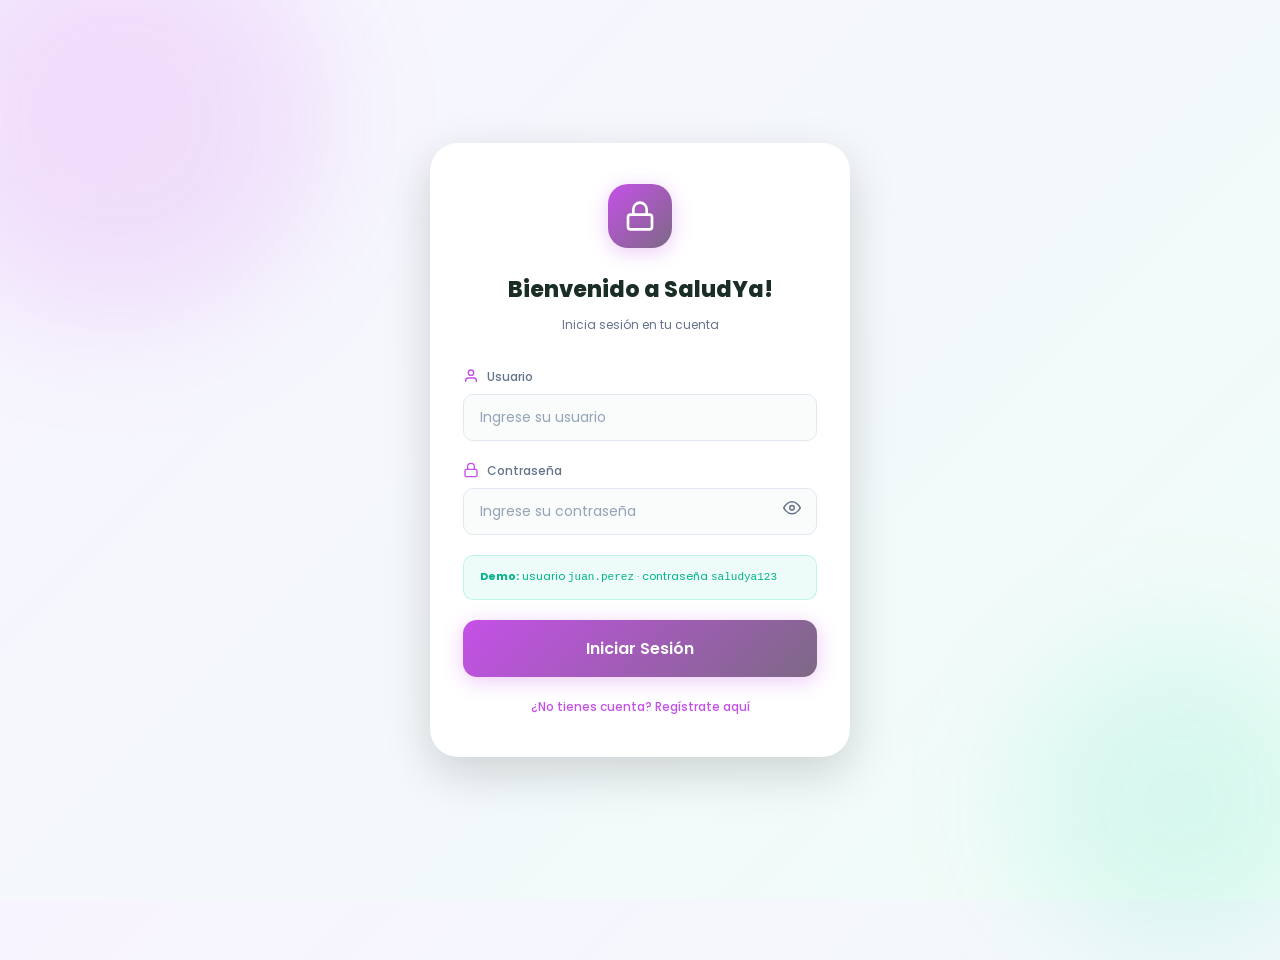
==== pages/citas.html @ a608d727 "Organize all files, and adding Readme file" ====
<!DOCTYPE html>
<html lang="es">
<head>
  <meta charset="UTF-8">
  <meta name="viewport" content="width=device-width, initial-scale=1.0">
  <title>SaludYa! — Gestión de Citas</title>
  <link rel="stylesheet" href="../css/variables.css">
  <link rel="stylesheet" href="../css/components.css">
  <link rel="stylesheet" href="../css/citas.css">
</head>
<body class="citas-body">

  <div class="citas-container">

    <!-- Header -->
    <div class="page-header">
      <div class="page-header__left">
        <div class="page-header__icon">
          <svg width="24" height="24" viewBox="0 0 24 24" fill="none" stroke="currentColor" stroke-width="2">
            <rect x="3" y="4" width="18" height="18" rx="2" ry="2"/>
            <line x1="16" y1="2" x2="16" y2="6"/>
            <line x1="8" y1="2" x2="8" y2="6"/>
            <line x1="3" y1="10" x2="21" y2="10"/>
          </svg>
        </div>
        <div class="page-header__info">
          <h1 class="page-header__title">Gestión de Citas</h1>
          <p class="page-header__subtitle">Organiza y gestiona tus citas médicas</p>
        </div>
      </div>
      <div style="display:flex;gap:var(--space-3);">
        <a href="dashboard.html" class="btn btn-ghost btn-sm">
          <svg width="16" height="16" viewBox="0 0 24 24" fill="none" stroke="currentColor" stroke-width="2">
            <line x1="19" y1="12" x2="5" y2="12"/><polyline points="12 19 5 12 12 5"/>
          </svg>
          Regresar
        </a>
        <button class="btn btn-accent btn-sm" id="newAptBtn">
          <svg width="16" height="16" viewBox="0 0 24 24" fill="none" stroke="currentColor" stroke-width="2">
            <line x1="12" y1="5" x2="12" y2="19"/><line x1="5" y1="12" x2="19" y2="12"/>
          </svg>
          Nueva Cita
        </button>
      </div>
    </div>

    <!-- Filter Bar -->
    <div class="filter-bar" style="margin-bottom:var(--space-6);">
      <span class="filter-bar__label">
        <svg width="14" height="14" viewBox="0 0 24 24" fill="none" stroke="currentColor" stroke-width="2">
          <polygon points="22 3 2 3 10 12.46 10 19 14 21 14 12.46 22 3"/>
        </svg>
        Filtrar:
      </span>
      <button class="filter-pill active" data-filter="all">
        Todos (<span id="countAll">0</span>)
      </button>
      <button class="filter-pill" data-filter="pending">
        Pendientes (<span id="countPending">0</span>)
      </button>
      <button class="filter-pill" data-filter="confirmed">
        Confirmadas (<span id="countConfirmed">0</span>)
      </button>
      <button class="filter-pill" data-filter="completed">
        Completadas (<span id="countCompleted">0</span>)
      </button>
    </div>

    <!-- Layout -->
    <div class="citas-layout form-hidden" id="citasLayout">

      <!-- New Appointment Form -->
      <div class="cita-form-card">
        <div class="cita-form-card__header">
          <div class="cita-form-card__title">Nueva Cita</div>
        </div>
        <form id="citaForm" novalidate>
          <div class="cita-form-card__body">

            <div class="form-group">
              <label class="form-label" for="patientName">
                <svg width="14" height="14" viewBox="0 0 24 24" fill="none" stroke="currentColor" stroke-width="2">
                  <path d="M20 21v-2a4 4 0 0 0-4-4H8a4 4 0 0 0-4 4v2"/><circle cx="12" cy="7" r="4"/>
                </svg>
                Nombre del Paciente
              </label>
              <input type="text" id="patientName" class="form-control" placeholder="Nombre completo">
            </div>

            <div class="time-row">
              <div class="form-group">
                <label class="form-label" for="aptDate">
                  <svg width="14" height="14" viewBox="0 0 24 24" fill="none" stroke="currentColor" stroke-width="2">
                    <rect x="3" y="4" width="18" height="18" rx="2"/><line x1="3" y1="10" x2="21" y2="10"/>
                  </svg>
                  Fecha
                </label>
                <input type="date" id="aptDate" class="form-control">
              </div>
              <div class="form-group">
                <label class="form-label">
                  <svg width="14" height="14" viewBox="0 0 24 24" fill="none" stroke="currentColor" stroke-width="2">
                    <circle cx="12" cy="12" r="10"/><polyline points="12 6 12 12 16 14"/>
                  </svg>
                  Hr
                </label>
                <input type="number" id="aptHour" class="form-control" placeholder="10" min="6" max="19">
              </div>
              <div class="form-group">
                <label class="form-label">Min</label>
                <input type="number" id="aptMin" class="form-control" placeholder="00" min="0" max="59" step="15">
              </div>
            </div>

            <div class="form-group">
              <label class="form-label" for="specialty">
                <svg width="14" height="14" viewBox="0 0 24 24" fill="none" stroke="currentColor" stroke-width="2">
                  <circle cx="12" cy="12" r="10"/>
                  <path d="M12 8v4m0 4h.01"/>
                </svg>
                Especialidad Médica
              </label>
              <select id="specialty" class="form-control">
                <option value="">Selecciona una especialidad</option>
              </select>
            </div>

            <div class="form-group">
              <label class="form-label" for="reason">
                <svg width="14" height="14" viewBox="0 0 24 24" fill="none" stroke="currentColor" stroke-width="2">
                  <path d="M14 2H6a2 2 0 0 0-2 2v16a2 2 0 0 0 2 2h12a2 2 0 0 0 2-2V8z"/>
                  <polyline points="14 2 14 8 20 8"/>
                </svg>
                Motivo de la Cita
              </label>
              <textarea id="reason" class="form-control" placeholder="Describa el motivo de la consulta"></textarea>
            </div>

            <div class="form-actions">
              <button type="submit" class="btn btn-accent" style="flex:1;">
                <svg width="16" height="16" viewBox="0 0 24 24" fill="none" stroke="currentColor" stroke-width="2">
                  <line x1="12" y1="5" x2="12" y2="19"/><line x1="5" y1="12" x2="19" y2="12"/>
                </svg>
                Crear Cita
              </button>
              <button type="button" class="btn btn-secondary" id="cancelFormBtn">Cancelar</button>
            </div>

          </div>
        </form>
      </div>

      <!-- Appointments List -->
      <div id="citasList" class="citas-list"></div>

    </div>

  </div>

  <script src="../js/utils.js"></script>
  <script src="../js/citas.js"></script>
</body>
</html>
---- css/variables.css ----
/* ============================================
   SaludYa! - Design System Variables
   Regla de 8 puntos | Poppins | Lucide Icons
   ============================================ */

@import url('https://fonts.googleapis.com/css2?family=Poppins:wght@300;400;500;600;700;800&display=swap');

:root {
  /* ─── Color Palette ─── */
  --color-primary:       #c550e8;
  --color-primary-dark:  #a83ec8;
  --color-primary-light: #d97df0;
  --color-secondary:     #7d6985;
  --color-accent:        #00d4a1;
  --color-accent-dark:   #00b389;
  --color-warning:       #e6b84d;
  --color-warning-dark:  #c99b38;
  --color-destructive:   #d63939;
  --color-destructive-dark: #b52e2e;

  /* ─── Neutrals ─── */
  --color-bg:            #fafcfb;
  --color-card:          #ffffff;
  --color-dark:          #2a3d35;
  --color-border:        #e2e8f0;
  --color-border-light:  #f0f4f8;
  --color-text:          #1a2e25;
  --color-text-muted:    #64748b;
  --color-text-light:    #94a3b8;

  /* ─── Gradients ─── */
  --gradient-primary:    linear-gradient(135deg, #c550e8 0%, #7d6985 100%);
  --gradient-accent:     linear-gradient(135deg, #00d4a1 0%, #0099b5 100%);
  --gradient-warning:    linear-gradient(135deg, #e6b84d 0%, #c98d2e 100%);
  --gradient-bg:         linear-gradient(135deg, #f8f4ff 0%, #f0fdf8 100%);

  /* ─── Shadows ─── */
  --shadow-xs:   0 1px 2px rgba(0,0,0,0.05);
  --shadow-sm:   0 2px 8px rgba(0,0,0,0.08);
  --shadow-md:   0 4px 16px rgba(0,0,0,0.10);
  --shadow-lg:   0 8px 32px rgba(0,0,0,0.12);
  --shadow-xl:   0 16px 48px rgba(0,0,0,0.16);
  --shadow-primary: 0 4px 20px rgba(197,80,232,0.30);
  --shadow-accent:  0 4px 20px rgba(0,212,161,0.30);

  /* ─── 8-Point Spacing Scale ─── */
  --space-1:  4px;
  --space-2:  8px;
  --space-3:  12px;
  --space-4:  16px;
  --space-5:  20px;
  --space-6:  24px;
  --space-7:  28px;
  --space-8:  32px;
  --space-10: 40px;
  --space-12: 48px;
  --space-16: 64px;
  --space-20: 80px;

  /* ─── Border Radius ─── */
  --radius-sm:  6px;
  --radius-md:  10px;
  --radius-lg:  14px;
  --radius-xl:  20px;
  --radius-2xl: 28px;
  --radius-full: 9999px;

  /* ─── Typography ─── */
  --font-family: 'Poppins', sans-serif;
  --font-xs:   11px;
  --font-sm:   12px;
  --font-base: 14px;
  --font-md:   15px;
  --font-lg:   16px;
  --font-xl:   18px;
  --font-2xl:  22px;
  --font-3xl:  28px;
  --font-4xl:  36px;

  /* ─── Transitions ─── */
  --transition-fast:   all 0.15s ease;
  --transition-base:   all 0.25s ease;
  --transition-slow:   all 0.40s ease;
  --transition-spring: all 0.30s cubic-bezier(0.34, 1.56, 0.64, 1);
}

/* ─── Reset & Base ─── */
*, *::before, *::after {
  box-sizing: border-box;
  margin: 0;
  padding: 0;
}

html { font-size: 16px; }

body {
  font-family: var(--font-family);
  font-size: var(--font-base);
  color: var(--color-text);
  background: var(--color-bg);
  line-height: 1.6;
  -webkit-font-smoothing: antialiased;
}

a { text-decoration: none; color: inherit; }
ul { list-style: none; }
button { cursor: pointer; border: none; background: none; font-family: inherit; }
input, select, textarea { font-family: inherit; }

/* ─── Scrollbar ─── */
::-webkit-scrollbar { width: 6px; height: 6px; }
::-webkit-scrollbar-track { background: transparent; }
::-webkit-scrollbar-thumb { background: var(--color-border); border-radius: var(--radius-full); }
::-webkit-scrollbar-thumb:hover { background: var(--color-text-light); }

/* ─── Shared Animations ─── */
@keyframes fadeIn {
  from { opacity: 0; transform: translateY(12px); }
  to   { opacity: 1; transform: translateY(0); }
}
@keyframes slideIn {
  from { opacity: 0; transform: translateX(-16px); }
  to   { opacity: 1; transform: translateX(0); }
}
@keyframes scaleIn {
  from { opacity: 0; transform: scale(0.95); }
  to   { opacity: 1; transform: scale(1); }
}
@keyframes pulse {
  0%, 100% { opacity: 1; }
  50%       { opacity: 0.6; }
}
@keyframes spin {
  from { transform: rotate(0deg); }
  to   { transform: rotate(360deg); }
}
---- css/components.css ----
/* ============================================
   SaludYa! - Shared Components
   ============================================ */

/* ─── PAGE HEADER (gradient banner) ─── */
.page-header {
  background: var(--gradient-primary);
  border-radius: var(--radius-xl);
  padding: var(--space-6) var(--space-8);
  display: flex;
  align-items: center;
  justify-content: space-between;
  margin-bottom: var(--space-8);
  position: relative;
  overflow: hidden;
}
.page-header::before {
  content: '';
  position: absolute;
  top: -40px; right: -40px;
  width: 160px; height: 160px;
  background: rgba(255,255,255,0.08);
  border-radius: 50%;
}
.page-header::after {
  content: '';
  position: absolute;
  bottom: -50px; left: 30%;
  width: 200px; height: 200px;
  background: rgba(255,255,255,0.05);
  border-radius: 50%;
}
.page-header.accent  { background: var(--gradient-accent); }
.page-header.warning { background: var(--gradient-warning); }

.page-header__icon {
  width: 48px; height: 48px;
  background: rgba(255,255,255,0.20);
  border-radius: var(--radius-md);
  display: flex; align-items: center; justify-content: center;
  margin-right: var(--space-4);
  flex-shrink: 0;
}
.page-header__icon svg { color: #fff; }

.page-header__info { flex: 1; }
.page-header__title {
  font-size: var(--font-2xl);
  font-weight: 700;
  color: #fff;
  line-height: 1.2;
}
.page-header__subtitle {
  font-size: var(--font-sm);
  color: rgba(255,255,255,0.80);
  font-style: italic;
  margin-top: var(--space-1);
}
.page-header__left {
  display: flex;
  align-items: center;
}

/* ─── BUTTONS ─── */
.btn {
  display: inline-flex;
  align-items: center;
  justify-content: center;
  gap: var(--space-2);
  padding: var(--space-3) var(--space-5);
  border-radius: var(--radius-md);
  font-size: var(--font-base);
  font-weight: 600;
  font-family: var(--font-family);
  transition: var(--transition-base);
  cursor: pointer;
  border: none;
  white-space: nowrap;
  position: relative;
  overflow: hidden;
}
.btn::after {
  content: '';
  position: absolute;
  inset: 0;
  background: rgba(255,255,255,0);
  transition: var(--transition-fast);
}
.btn:hover::after { background: rgba(255,255,255,0.10); }
.btn:active { transform: scale(0.97); }
.btn svg { flex-shrink: 0; }

.btn-primary {
  background: var(--color-primary);
  color: #fff;
  box-shadow: var(--shadow-primary);
}
.btn-primary:hover { background: var(--color-primary-dark); }

.btn-gradient {
  background: var(--gradient-primary);
  color: #fff;
  box-shadow: var(--shadow-primary);
}

.btn-secondary {
  background: var(--color-secondary);
  color: #fff;
}
.btn-secondary:hover { background: #6b5872; }

.btn-accent {
  background: var(--color-accent);
  color: #fff;
  box-shadow: var(--shadow-accent);
}
.btn-accent:hover { background: var(--color-accent-dark); }

.btn-destructive {
  background: var(--color-destructive);
  color: #fff;
}
.btn-destructive:hover { background: var(--color-destructive-dark); }

.btn-warning {
  background: var(--color-warning);
  color: #fff;
}
.btn-warning:hover { background: var(--color-warning-dark); }

.btn-ghost {
  background: rgba(255,255,255,0.15);
  color: #fff;
  border: 1px solid rgba(255,255,255,0.25);
  backdrop-filter: blur(4px);
}
.btn-ghost:hover { background: rgba(255,255,255,0.25); }

.btn-outline {
  background: transparent;
  color: var(--color-primary);
  border: 1.5px solid var(--color-primary);
}
.btn-outline:hover { background: rgba(197,80,232,0.06); }

.btn-sm {
  padding: var(--space-2) var(--space-4);
  font-size: var(--font-sm);
  border-radius: var(--radius-sm);
}
.btn-lg {
  padding: var(--space-4) var(--space-8);
  font-size: var(--font-lg);
  border-radius: var(--radius-lg);
}
.btn-block { width: 100%; }
.btn:disabled { opacity: 0.5; cursor: not-allowed; pointer-events: none; }

/* ─── BADGES ─── */
.badge {
  display: inline-flex;
  align-items: center;
  gap: 4px;
  padding: 3px 10px;
  border-radius: var(--radius-full);
  font-size: var(--font-xs);
  font-weight: 600;
  border: 1.5px solid;
}
.badge-pending  { color: var(--color-warning);     border-color: var(--color-warning);     background: rgba(230,184,77,0.10); }
.badge-confirmed{ color: var(--color-primary);     border-color: var(--color-primary);     background: rgba(197,80,232,0.10); }
.badge-completed{ color: var(--color-accent);      border-color: var(--color-accent);      background: rgba(0,212,161,0.10); }
.badge-cancelled{ color: var(--color-destructive); border-color: var(--color-destructive); background: rgba(214,57,57,0.10); }

/* ─── CARDS ─── */
.card {
  background: var(--color-card);
  border-radius: var(--radius-lg);
  border: 1px solid var(--color-border);
  box-shadow: var(--shadow-sm);
  overflow: hidden;
  transition: var(--transition-base);
}
.card:hover { box-shadow: var(--shadow-md); transform: translateY(-2px); }
.card-body { padding: var(--space-6); }
.card-header-gradient {
  background: var(--gradient-primary);
  padding: var(--space-5) var(--space-6);
}
.card-title { font-size: var(--font-xl); font-weight: 700; }
.card-text  { font-size: var(--font-base); color: var(--color-text-muted); margin-top: var(--space-2); }

/* ─── FORM INPUTS ─── */
.form-group {
  display: flex;
  flex-direction: column;
  gap: var(--space-2);
}
.form-label {
  display: flex;
  align-items: center;
  gap: var(--space-2);
  font-size: var(--font-sm);
  font-weight: 500;
  color: var(--color-text-muted);
}
.form-label svg { color: var(--color-primary); flex-shrink: 0; }

.form-control {
  width: 100%;
  padding: var(--space-3) var(--space-4);
  border: 1.5px solid var(--color-border);
  border-radius: var(--radius-md);
  font-size: var(--font-base);
  font-family: var(--font-family);
  color: var(--color-text);
  background: var(--color-bg);
  transition: var(--transition-fast);
  outline: none;
}
.form-control:focus {
  border-color: var(--color-primary);
  box-shadow: 0 0 0 3px rgba(197,80,232,0.12);
  background: var(--color-card);
}
.form-control::placeholder { color: var(--color-text-light); }
.form-control:disabled, .form-control[readonly] {
  background: var(--color-secondary);
  color: #fff;
  border-color: var(--color-secondary);
  opacity: 0.85;
}

.input-wrapper {
  position: relative;
}
.input-wrapper .form-control { padding-right: var(--space-10); }
.input-wrapper .input-icon {
  position: absolute;
  right: var(--space-4);
  top: 50%;
  transform: translateY(-50%);
  color: var(--color-text-muted);
  cursor: pointer;
  transition: var(--transition-fast);
}
.input-wrapper .input-icon:hover { color: var(--color-primary); }

textarea.form-control { resize: vertical; min-height: 96px; }
select.form-control { cursor: pointer; }

/* ─── TABS ─── */
.tabs {
  display: flex;
  gap: var(--space-2);
  background: var(--color-border-light);
  border-radius: var(--radius-md);
  padding: var(--space-1);
  width: fit-content;
}
.tab-btn {
  padding: var(--space-2) var(--space-5);
  border-radius: var(--radius-sm);
  font-size: var(--font-sm);
  font-weight: 500;
  color: var(--color-text-muted);
  transition: var(--transition-fast);
  cursor: pointer;
  background: transparent;
  border: none;
  font-family: var(--font-family);
}
.tab-btn.active {
  background: var(--color-card);
  color: var(--color-primary);
  font-weight: 600;
  box-shadow: var(--shadow-xs);
}
.tab-btn:not(.active):hover { color: var(--color-text); }

/* ─── FILTER PILLS ─── */
.filter-bar {
  display: flex;
  align-items: center;
  gap: var(--space-2);
  flex-wrap: wrap;
}
.filter-bar__label {
  display: flex;
  align-items: center;
  gap: var(--space-2);
  font-size: var(--font-sm);
  color: var(--color-text-muted);
  margin-right: var(--space-2);
}
.filter-pill {
  padding: var(--space-2) var(--space-4);
  border-radius: var(--radius-full);
  border: 1.5px solid var(--color-border);
  font-size: var(--font-sm);
  font-weight: 500;
  color: var(--color-text-muted);
  background: transparent;
  cursor: pointer;
  transition: var(--transition-fast);
  font-family: var(--font-family);
}
.filter-pill.active {
  background: var(--color-primary);
  color: #fff;
  border-color: var(--color-primary);
}
.filter-pill:not(.active):hover { border-color: var(--color-primary); color: var(--color-primary); }

/* ─── EMPTY STATE ─── */
.empty-state {
  display: flex;
  flex-direction: column;
  align-items: center;
  justify-content: center;
  padding: var(--space-16) var(--space-8);
  gap: var(--space-4);
  color: var(--color-text-muted);
  text-align: center;
}
.empty-state__icon {
  width: 64px; height: 64px;
  background: rgba(197,80,232,0.08);
  border-radius: var(--radius-xl);
  display: flex; align-items: center; justify-content: center;
  margin-bottom: var(--space-2);
}
.empty-state__icon svg { color: var(--color-primary); }
.empty-state__title { font-size: var(--font-lg); font-weight: 600; color: var(--color-text); }
.empty-state__text  { font-size: var(--font-sm); }

/* ─── DIVIDER ─── */
.divider {
  height: 1px;
  background: var(--color-border);
  margin: var(--space-6) 0;
}

/* ─── TOAST / ALERT ─── */
.toast {
  position: fixed;
  bottom: var(--space-8);
  right: var(--space-8);
  padding: var(--space-4) var(--space-6);
  border-radius: var(--radius-lg);
  background: var(--color-dark);
  color: #fff;
  font-size: var(--font-sm);
  font-weight: 500;
  box-shadow: var(--shadow-xl);
  display: flex;
  align-items: center;
  gap: var(--space-3);
  animation: slideIn 0.3s ease;
  z-index: 9999;
  max-width: 340px;
}
.toast.success { background: var(--color-accent-dark); }
.toast.error   { background: var(--color-destructive); }
.toast.warning { background: var(--color-warning-dark); }

/* ─── STARS ─── */
.stars { display: flex; gap: 2px; }
.star { color: #d1d5db; font-size: 14px; }
.star.filled { color: var(--color-warning); }

/* ─── SECTION TITLE ─── */
.section-label {
  font-size: var(--font-xs);
  font-weight: 600;
  text-transform: uppercase;
  letter-spacing: 0.8px;
  color: var(--color-text-muted);
  margin-bottom: var(--space-3);
}

/* ─── LOADING SPINNER ─── */
.spinner {
  width: 20px; height: 20px;
  border: 2px solid rgba(255,255,255,0.3);
  border-top-color: #fff;
  border-radius: 50%;
  animation: spin 0.7s linear infinite;
}
---- css/citas.css ----
/* ============================================
   SaludYa! - Appointments (Citas) Styles
   ============================================ */

.citas-body {
  min-height: 100vh;
  background: var(--gradient-bg);
  padding: var(--space-8);
}

.citas-container {
  max-width: 960px;
  margin: 0 auto;
  animation: fadeIn 0.4s ease;
}

/* Layout: form + list side by side */
.citas-layout {
  display: grid;
  grid-template-columns: 320px 1fr;
  gap: var(--space-6);
  align-items: start;
}
.citas-layout.form-hidden {
  grid-template-columns: 1fr;
}

/* New Appointment Form */
.cita-form-card {
  background: var(--color-card);
  border-radius: var(--radius-xl);
  border: 1px solid var(--color-border);
  border-left: 3px solid var(--color-primary);
  box-shadow: var(--shadow-md);
  overflow: hidden;
  animation: slideIn 0.3s ease;
}
.cita-form-card__header {
  padding: var(--space-4) var(--space-5);
  border-bottom: 1px solid var(--color-border);
}
.cita-form-card__title {
  font-size: var(--font-lg);
  font-weight: 700;
  color: var(--color-text);
}
.cita-form-card__body {
  padding: var(--space-5);
  display: flex;
  flex-direction: column;
  gap: var(--space-4);
}

/* Time row */
.time-row {
  display: grid;
  grid-template-columns: 1fr 80px 80px;
  gap: var(--space-3);
  align-items: end;
}

/* Appointment List */
.citas-list {
  display: flex;
  flex-direction: column;
  gap: var(--space-4);
}

.cita-item {
  background: var(--color-card);
  border-radius: var(--radius-lg);
  border: 1px solid var(--color-border);
  padding: var(--space-5) var(--space-6);
  box-shadow: var(--shadow-xs);
  transition: var(--transition-base);
  animation: fadeIn 0.3s ease;
}
.cita-item:hover { box-shadow: var(--shadow-sm); }

.cita-item__header {
  display: flex;
  align-items: flex-start;
  justify-content: space-between;
  gap: var(--space-4);
  margin-bottom: var(--space-3);
}
.cita-item__title {
  font-size: var(--font-md);
  font-weight: 600;
  color: var(--color-text);
}
.cita-item__meta {
  display: flex;
  flex-wrap: wrap;
  gap: var(--space-4);
  font-size: var(--font-sm);
  color: var(--color-text-muted);
  margin-bottom: var(--space-4);
}
.cita-item__meta-item {
  display: flex;
  align-items: center;
  gap: var(--space-2);
}
.cita-item__meta-item svg { color: var(--color-primary); }

.cita-item__reason {
  font-size: var(--font-sm);
  color: var(--color-text-muted);
  padding: var(--space-3) var(--space-4);
  background: var(--color-bg);
  border-radius: var(--radius-sm);
  border-left: 3px solid var(--color-primary);
  margin-bottom: var(--space-4);
}

.cita-item__actions {
  display: flex;
  gap: var(--space-2);
  justify-content: flex-end;
}

/* Form actions */
.form-actions {
  display: flex;
  gap: var(--space-3);
  padding-top: var(--space-2);
}

@media (max-width: 768px) {
  .citas-body { padding: var(--space-4); }
  .citas-layout { grid-template-columns: 1fr; }
  .time-row { grid-template-columns: 1fr 1fr; }
}
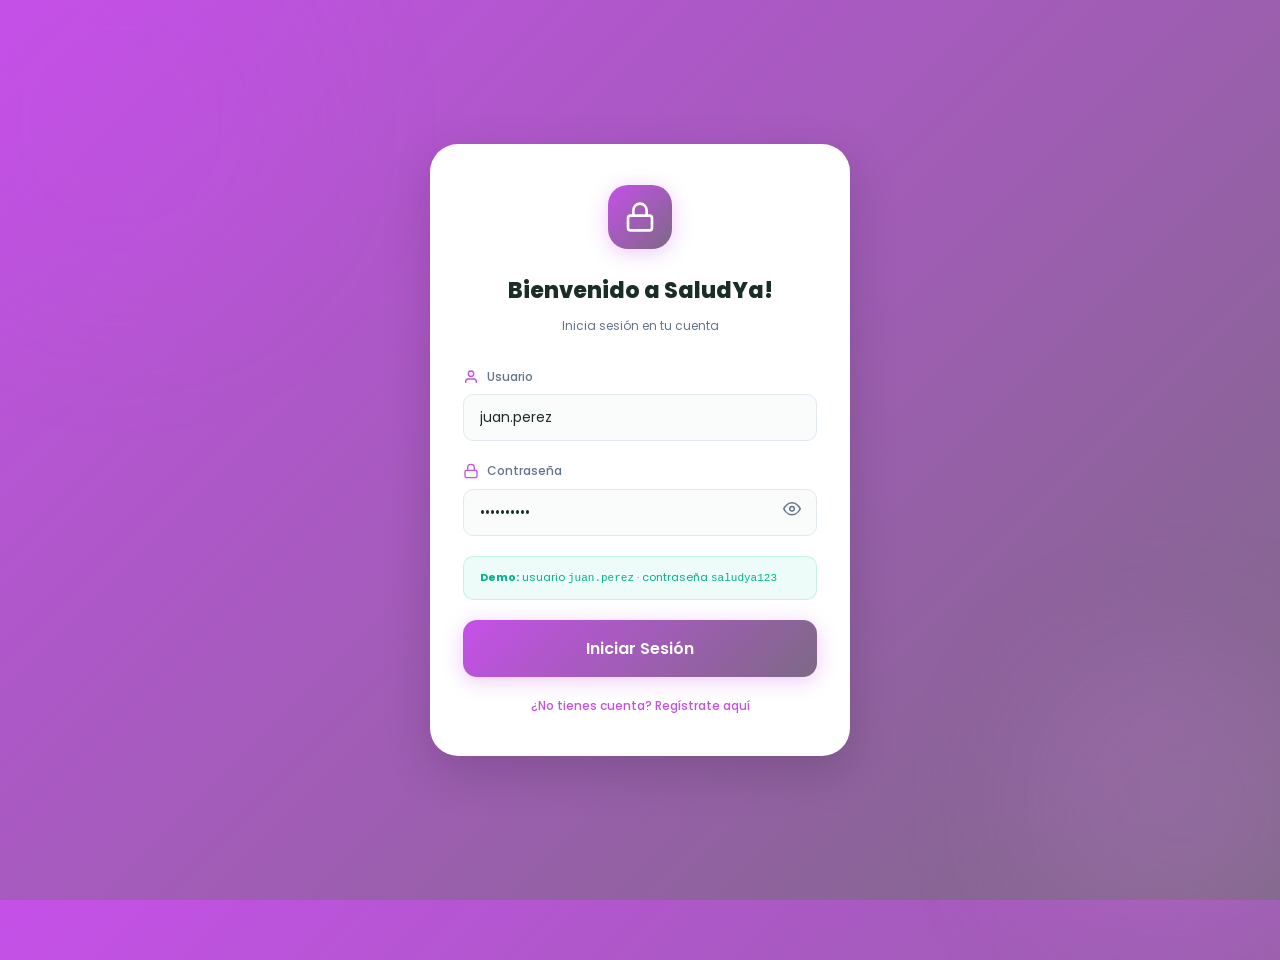
==== commit 137aeaae: "Tweak Card" ====
--- a/pages/citas.html
+++ b/pages/citas.html
@@ -157,6 +157,23 @@
 
   </div>
 
+  <dialog class="cancel-apt-dialog" id="cancelAptDialog" aria-labelledby="cancelAptTitle" aria-describedby="cancelAptDescription">
+    <div class="cancel-apt-dialog__accent"></div>
+    <div class="cancel-apt-dialog__content">
+      <div class="cancel-apt-dialog__icon" aria-hidden="true">
+        <svg width="24" height="24" viewBox="0 0 24 24" fill="none" stroke="currentColor" stroke-width="2">
+          <path d="M12 9v4m0 4h.01"/><path d="M10.3 3.9 1.8 18.5A2 2 0 0 0 3.5 21h17a2 2 0 0 0 1.7-2.5L13.7 3.9a2 2 0 0 0-3.4 0Z"/>
+        </svg>
+      </div>
+      <h2 class="cancel-apt-dialog__title" id="cancelAptTitle">¿Cancelar esta cita?</h2>
+      <p class="cancel-apt-dialog__description" id="cancelAptDescription">Esta acción marcará la cita como cancelada.</p>
+      <div class="cancel-apt-dialog__actions">
+        <button type="button" class="btn btn-outline" id="keepAptBtn">Mantener cita</button>
+        <button type="button" class="btn btn-destructive" id="confirmCancelAptBtn">Sí, cancelar</button>
+      </div>
+    </div>
+  </dialog>
+
   <script src="../js/utils.js"></script>
   <script src="../js/citas.js"></script>
 </body>
--- a/css/citas.css
+++ b/css/citas.css
@@ -127,8 +127,71 @@
   padding-top: var(--space-2);
 }
 
+/* Cancel appointment dialog */
+.cancel-apt-dialog {
+  position: fixed;
+  inset: 50% auto auto 50%;
+  width: min(440px, calc(100% - var(--space-8)));
+  max-width: none;
+  margin: 0;
+  padding: 0;
+  border: 1px solid var(--color-border);
+  border-radius: var(--radius-xl);
+  color: var(--color-text);
+  background: var(--color-card);
+  box-shadow: var(--shadow-xl);
+  transform: translate(-50%, -50%);
+}
+.cancel-apt-dialog::backdrop {
+  background: rgba(26, 46, 37, 0.48);
+  backdrop-filter: blur(3px);
+}
+.cancel-apt-dialog[open] { animation: cancelDialogIn 0.2s ease; }
+@keyframes cancelDialogIn {
+  from { opacity: 0; transform: translate(-50%, -50%) scale(0.96); }
+  to { opacity: 1; transform: translate(-50%, -50%) scale(1); }
+}
+.cancel-apt-dialog__accent {
+  height: 6px;
+  background: var(--gradient-accent);
+}
+.cancel-apt-dialog__content { padding: var(--space-6); }
+.cancel-apt-dialog__icon {
+  width: 48px;
+  height: 48px;
+  display: flex;
+  align-items: center;
+  justify-content: center;
+  margin-bottom: var(--space-4);
+  border-radius: var(--radius-md);
+  color: var(--color-accent-dark);
+  background: rgba(0, 212, 161, 0.12);
+}
+.cancel-apt-dialog__title {
+  font-size: var(--font-xl);
+  font-weight: 700;
+  color: var(--color-text);
+}
+.cancel-apt-dialog__description {
+  margin-top: var(--space-2);
+  color: var(--color-text-muted);
+  font-size: var(--font-sm);
+}
+.cancel-apt-dialog__actions {
+  display: flex;
+  justify-content: flex-end;
+  gap: var(--space-3);
+  margin-top: var(--space-6);
+}
+
 @media (max-width: 768px) {
   .citas-body { padding: var(--space-4); }
   .citas-layout { grid-template-columns: 1fr; }
   .time-row { grid-template-columns: 1fr 1fr; }
 }
+
+@media (max-width: 420px) {
+  .cancel-apt-dialog__content { padding: var(--space-5); }
+  .cancel-apt-dialog__actions { flex-direction: column-reverse; }
+  .cancel-apt-dialog__actions .btn { width: 100%; }
+}
